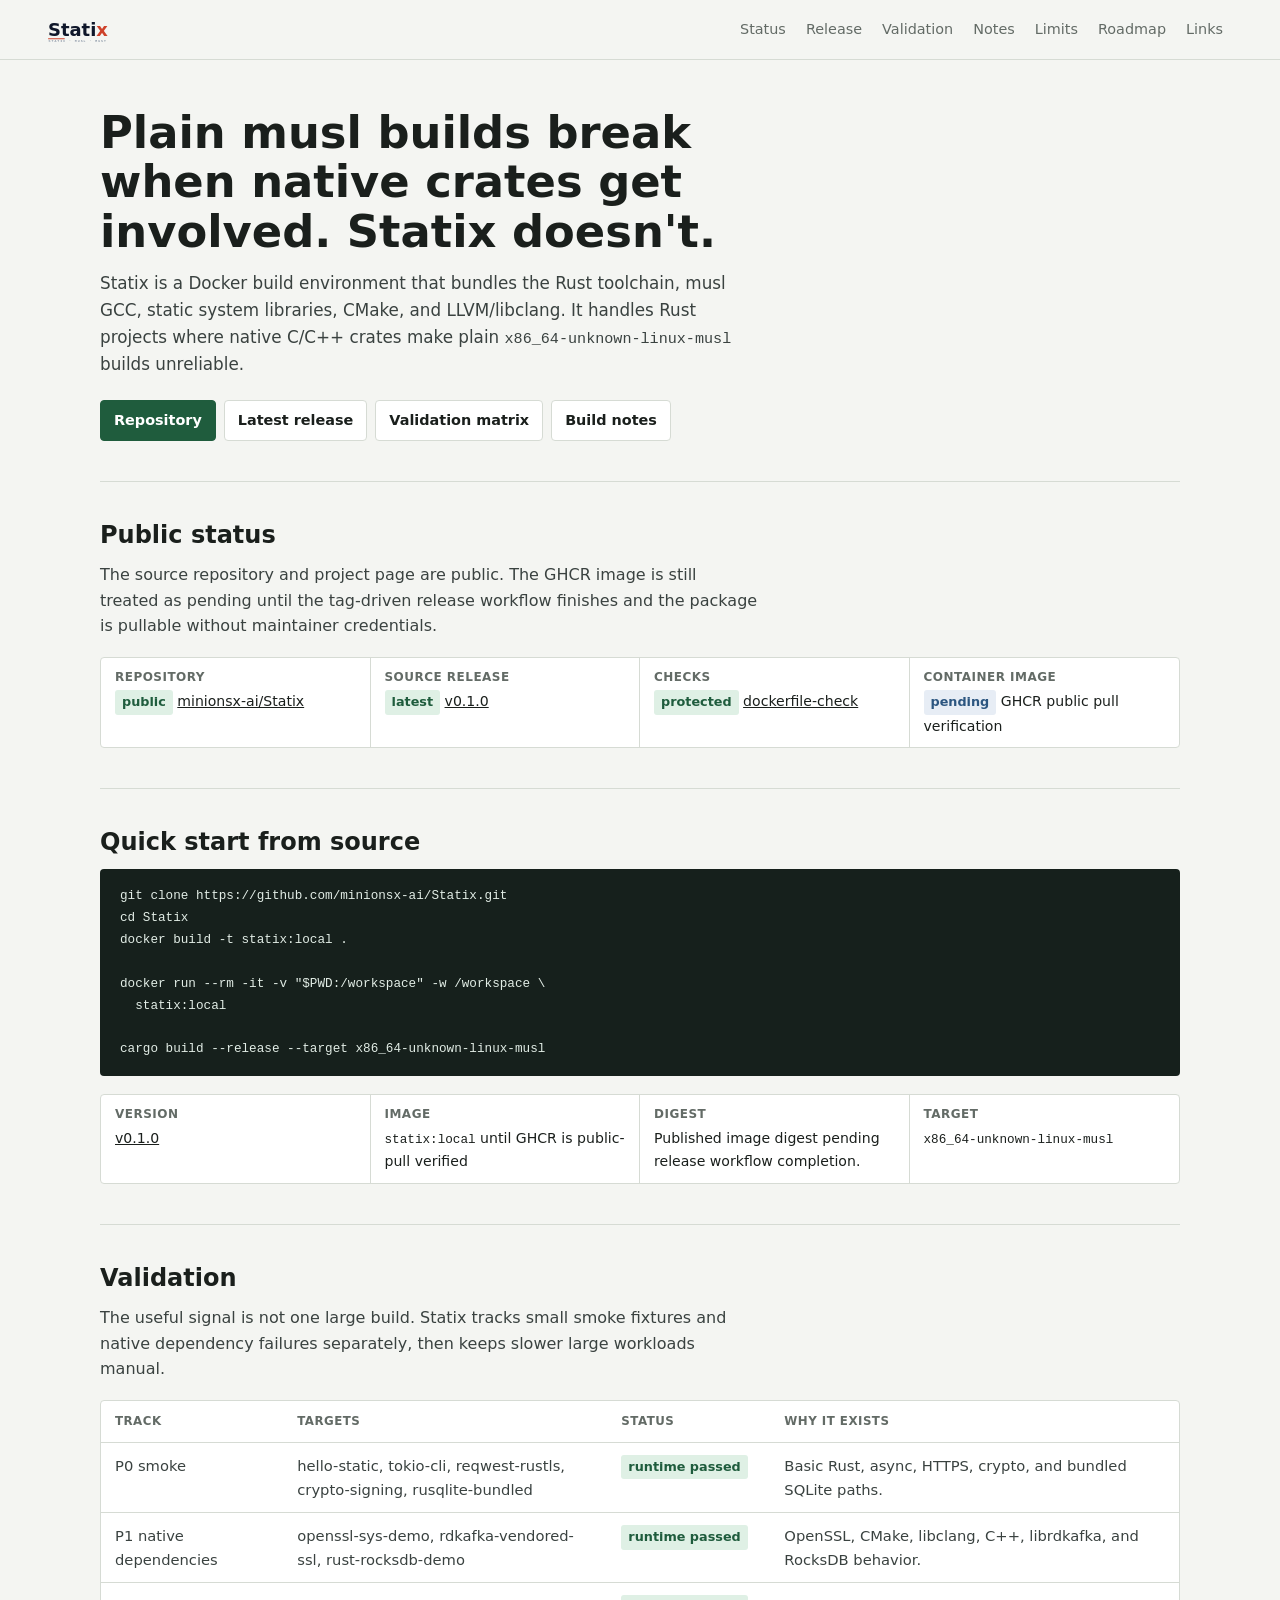
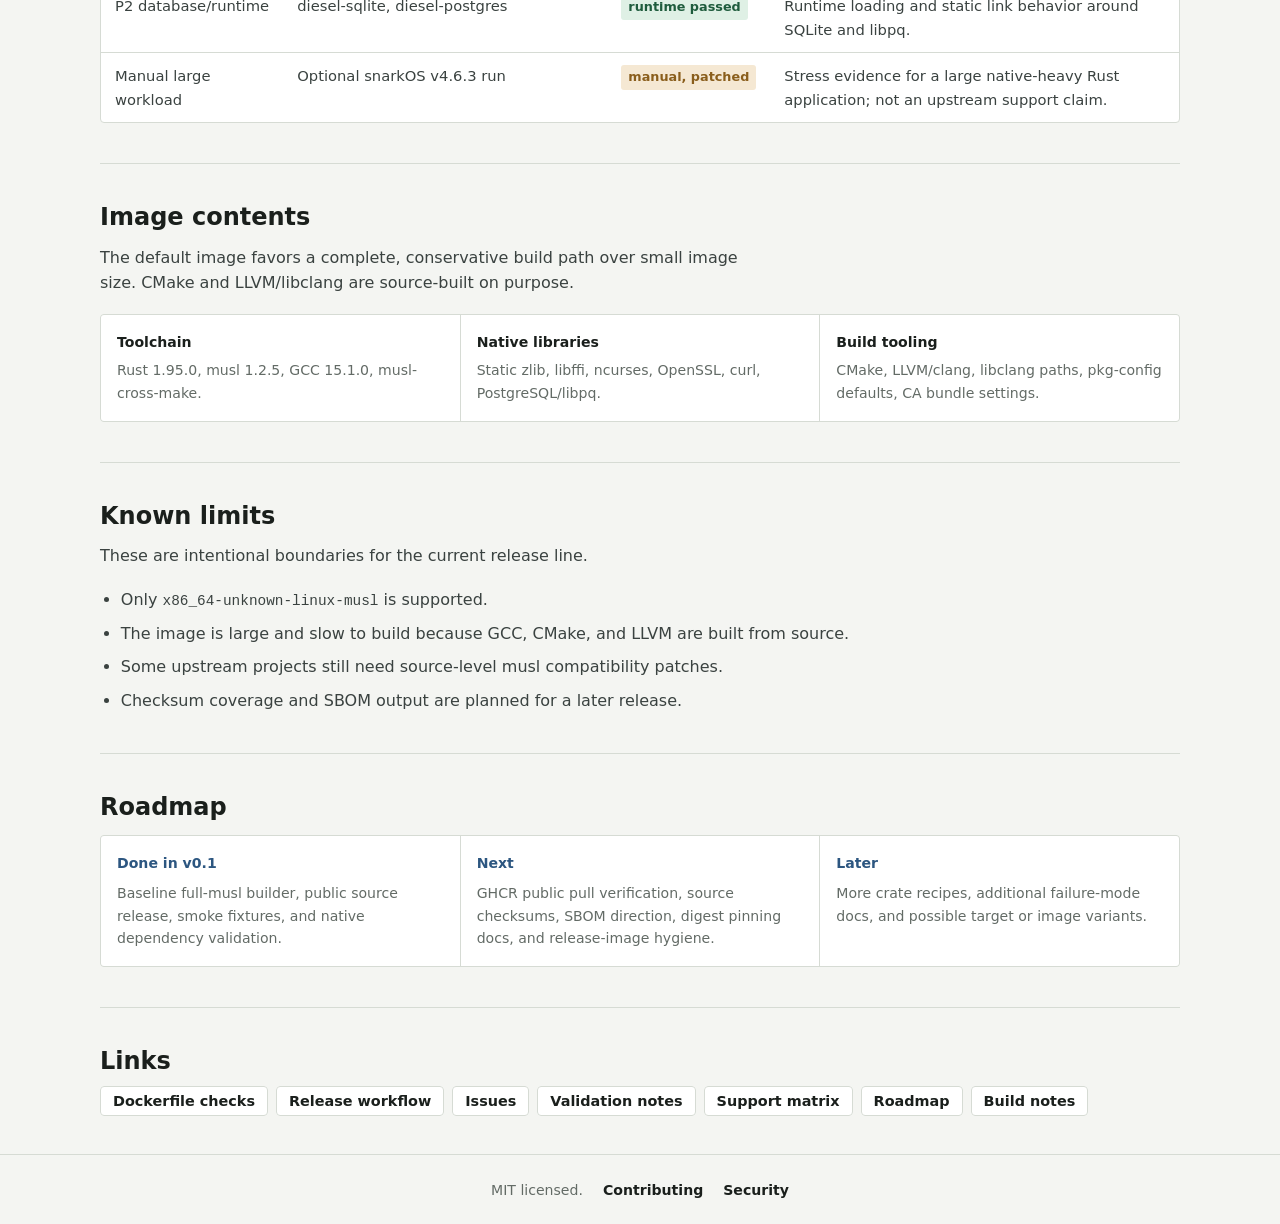
==== docs/index.html @ 60c6a376 "chore: initial Statix public baseline" ====
<!doctype html>
<html lang="en">
  <head>
    <meta charset="utf-8">
    <meta name="viewport" content="width=device-width, initial-scale=1">
    <title>Statix</title>
    <meta name="color-scheme" content="light dark">
    <meta name="description" content="Docker build environment for static musl Rust binaries with native C/C++ dependencies.">
    <link rel="icon" href="favicon.svg" type="image/svg+xml">
    <link rel="stylesheet" href="site.css">
  </head>
  <body>
    <header class="topbar">
      <a class="brand" href="https://github.com/minionsx-ai/Statix">
        <img src="logo.svg" alt="Statix" class="brand-mark">
      </a>
      <nav>
        <a href="#status">Status</a>
        <a href="#release">Release</a>
        <a href="#validation">Validation</a>
        <a href="why-statix.html">Notes</a>
        <a href="#limits">Limits</a>
        <a href="#roadmap">Roadmap</a>
        <a href="#links">Links</a>
      </nav>
    </header>

    <main>
      <section class="hero">
        <h1>Plain musl builds break when native crates get involved. Statix doesn't.</h1>
        <p>
          Statix is a Docker build environment that bundles the Rust toolchain,
          musl GCC, static system libraries, CMake, and LLVM/libclang. It handles
          Rust projects where native C/C++ crates make plain
          <code>x86_64-unknown-linux-musl</code> builds unreliable.
        </p>
        <div class="hero-actions">
          <a class="btn primary" href="https://github.com/minionsx-ai/Statix">Repository</a>
          <a class="btn" href="https://github.com/minionsx-ai/Statix/releases/latest">Latest release</a>
          <a class="btn" href="VALIDATION_TARGETS.md">Validation matrix</a>
          <a class="btn" href="why-statix.html">Build notes</a>
        </div>
      </section>

      <section id="status" class="section">
        <h2>Public status</h2>
        <!-- release-status:start -->
        <p>
          The source repository and project page are public. The GHCR image is still
          treated as pending until the tag-driven release workflow finishes and the
          package is pullable without maintainer credentials.
        </p>
        <dl class="status-grid">
          <div>
            <dt>Repository</dt>
            <dd><span class="badge pass">public</span> <a href="https://github.com/minionsx-ai/Statix">minionsx-ai/Statix</a></dd>
          </div>
          <div>
            <dt>Source release</dt>
            <dd><span class="badge pass">latest</span> <a href="https://github.com/minionsx-ai/Statix/releases/tag/v0.1.0">v0.1.0</a></dd>
          </div>
          <div>
            <dt>Checks</dt>
            <dd><span class="badge pass">protected</span> <a href="https://github.com/minionsx-ai/Statix/actions/workflows/docker-check.yml">dockerfile-check</a></dd>
          </div>
          <div>
            <dt>Container image</dt>
            <dd><span class="badge pending">pending</span> GHCR public pull verification</dd>
          </div>
        </dl>
        <!-- release-status:end -->
      </section>

      <section id="release" class="section">
        <!-- release-quickstart:start -->
        <h2>Quick start from source</h2>
        <pre><code>git clone https://github.com/minionsx-ai/Statix.git
cd Statix
docker build -t statix:local .

docker run --rm -it -v "$PWD:/workspace" -w /workspace \
  statix:local

cargo build --release --target x86_64-unknown-linux-musl</code></pre>
        <dl class="meta">
          <div>
            <dt>Version</dt>
            <dd><a href="https://github.com/minionsx-ai/Statix/releases/tag/v0.1.0">v0.1.0</a></dd>
          </div>
          <div>
            <dt>Image</dt>
            <dd><code>statix:local</code> until GHCR is public-pull verified</dd>
          </div>
          <div>
            <dt>Digest</dt>
            <dd>Published image digest pending release workflow completion.</dd>
          </div>
          <div>
            <dt>Target</dt>
            <dd><code>x86_64-unknown-linux-musl</code></dd>
          </div>
        </dl>
        <!-- release-quickstart:end -->
      </section>

      <section id="validation" class="section">
        <h2>Validation</h2>
        <p>
          The useful signal is not one large build. Statix tracks small
          smoke fixtures and native dependency failures separately, then keeps
          slower large workloads manual.
        </p>
        <div class="table-wrap">
          <table>
            <thead>
              <tr>
                <th>Track</th>
                <th>Targets</th>
                <th>Status</th>
                <th>Why it exists</th>
              </tr>
            </thead>
            <tbody>
              <tr>
                <td>P0 smoke</td>
                <td>hello-static, tokio-cli, reqwest-rustls, crypto-signing, rusqlite-bundled</td>
                <td><span class="badge pass">runtime passed</span></td>
                <td>Basic Rust, async, HTTPS, crypto, and bundled SQLite paths.</td>
              </tr>
              <tr>
                <td>P1 native dependencies</td>
                <td>openssl-sys-demo, rdkafka-vendored-ssl, rust-rocksdb-demo</td>
                <td><span class="badge pass">runtime passed</span></td>
                <td>OpenSSL, CMake, libclang, C++, librdkafka, and RocksDB behavior.</td>
              </tr>
              <tr>
                <td>P2 database/runtime</td>
                <td>diesel-sqlite, diesel-postgres</td>
                <td><span class="badge pass">runtime passed</span></td>
                <td>Runtime loading and static link behavior around SQLite and libpq.</td>
              </tr>
              <tr>
                <td>Manual large workload</td>
                <td>Optional snarkOS v4.6.3 run</td>
                <td><span class="badge manual">manual, patched</span></td>
                <td>Stress evidence for a large native-heavy Rust application; not an upstream support claim.</td>
              </tr>
            </tbody>
          </table>
        </div>
      </section>

      <section class="section">
        <h2>Image contents</h2>
        <p>The default image favors a complete, conservative build path over small image size. CMake and LLVM/libclang are source-built on purpose.</p>
        <dl class="contents">
          <div>
            <dt>Toolchain</dt>
            <dd>Rust 1.95.0, musl 1.2.5, GCC 15.1.0, musl-cross-make.</dd>
          </div>
          <div>
            <dt>Native libraries</dt>
            <dd>Static zlib, libffi, ncurses, OpenSSL, curl, PostgreSQL/libpq.</dd>
          </div>
          <div>
            <dt>Build tooling</dt>
            <dd>CMake, LLVM/clang, libclang paths, pkg-config defaults, CA bundle settings.</dd>
          </div>
        </dl>
      </section>

      <section id="limits" class="section">
        <h2>Known limits</h2>
        <p>These are intentional boundaries for the current release line.</p>
        <ul>
          <li>Only <code>x86_64-unknown-linux-musl</code> is supported.</li>
          <li>The image is large and slow to build because GCC, CMake, and LLVM are built from source.</li>
          <li>Some upstream projects still need source-level musl compatibility patches.</li>
          <li>Checksum coverage and SBOM output are planned for a later release.</li>
        </ul>
      </section>

      <section id="roadmap" class="section">
        <h2>Roadmap</h2>
        <dl class="roadmap">
          <div>
            <dt>Done in v0.1</dt>
            <dd>Baseline full-musl builder, public source release, smoke fixtures, and native dependency validation.</dd>
          </div>
          <div>
            <dt>Next</dt>
            <dd>GHCR public pull verification, source checksums, SBOM direction, digest pinning docs, and release-image hygiene.</dd>
          </div>
          <div>
            <dt>Later</dt>
            <dd>More crate recipes, additional failure-mode docs, and possible target or image variants.</dd>
          </div>
        </dl>
      </section>

      <section id="links" class="section">
        <h2>Links</h2>
        <ul class="link-list">
          <li><a href="https://github.com/minionsx-ai/Statix/actions/workflows/docker-check.yml">Dockerfile checks</a></li>
          <li><a href="https://github.com/minionsx-ai/Statix/actions/workflows/release.yml">Release workflow</a></li>
          <li><a href="https://github.com/minionsx-ai/Statix/issues">Issues</a></li>
          <li><a href="VALIDATION.md">Validation notes</a></li>
          <li><a href="SUPPORT_MATRIX.md">Support matrix</a></li>
          <li><a href="https://github.com/minionsx-ai/Statix/blob/main/ROADMAP.md">Roadmap</a></li>
          <li><a href="why-statix.html">Build notes</a></li>
        </ul>
      </section>
    </main>

    <footer>
      <span>MIT licensed.</span>
      <a href="https://github.com/minionsx-ai/Statix/blob/main/CONTRIBUTING.md">Contributing</a>
      <a href="https://github.com/minionsx-ai/Statix/blob/main/SECURITY.md">Security</a>
    </footer>
  </body>
</html>
---- docs/site.css ----
:root {
  color-scheme: light dark;
  --bg: #f4f5f2;
  --ink: #1a1f1c;
  --muted: #636b66;
  --soft: #eaede8;
  --panel: #fff;
  --border: #d6dbd4;
  --secondary: #3a4240;
  --green: #1f5c3d;
  --blue: #2c5680;
  --amber: #8a5e1c;
  --pre-bg: #16201c;
  --pre-fg: #e2ede6;
}

* { box-sizing: border-box; }

body {
  margin: 0;
  background: var(--bg);
  color: var(--ink);
  font-family: system-ui, -apple-system, "Segoe UI", sans-serif;
  font-size: 1rem;
  line-height: 1.6;
}

a { color: inherit; }

code {
  font-family: ui-monospace, "SFMono-Regular", Consolas, monospace;
  font-size: 0.9em;
}

/* Topbar */
.topbar {
  position: sticky;
  top: 0;
  z-index: 10;
  display: flex;
  align-items: center;
  justify-content: space-between;
  gap: 16px;
  padding: 12px clamp(16px, 4vw, 48px);
  background: var(--bg);
  border-bottom: 1px solid var(--border);
}

.brand { display: flex; align-items: center; text-decoration: none; }
.brand-mark { width: 110px; height: auto; }

nav {
  display: flex;
  flex-wrap: wrap;
  justify-content: flex-end;
  gap: 2px;
}

nav a {
  padding: 6px 9px;
  border-radius: 4px;
  color: var(--muted);
  font-size: 0.9rem;
  text-decoration: none;
}

nav a:hover { background: var(--soft); color: var(--ink); }

/* Layout */
main {
  width: min(1080px, calc(100% - 40px));
  margin: 0 auto;
}

/* Hero */
.hero {
  padding: 48px 0 40px;
}

.hero h1 {
  margin: 0 0 14px;
  max-width: 700px;
  font-size: clamp(1.8rem, 3.5vw, 2.8rem);
  line-height: 1.1;
}

.hero p {
  max-width: 660px;
  margin: 0 0 22px;
  color: var(--secondary);
  font-size: 1.05rem;
}

.article {
  max-width: 960px;
}

.article-hero h1 {
  max-width: 780px;
}

.article-hero p {
  max-width: 760px;
}

.eyebrow {
  margin: 0 0 10px;
  color: var(--green);
  font-size: 0.78rem;
  font-weight: 700;
  letter-spacing: 0.08em;
  text-transform: uppercase;
}

.hero-actions {
  display: flex;
  flex-wrap: wrap;
  gap: 8px;
}

.btn {
  display: inline-flex;
  align-items: center;
  padding: 8px 13px;
  border: 1px solid var(--border);
  border-radius: 4px;
  background: var(--panel);
  color: var(--ink);
  font-size: 0.9rem;
  font-weight: 600;
  text-decoration: none;
}

.btn:hover { background: var(--soft); }

.btn.primary {
  border-color: var(--green);
  background: var(--green);
  color: #fff;
}

.btn.primary:hover { background: #194e34; border-color: #194e34; }

/* Sections */
.section {
  padding: 40px 0;
  border-top: 1px solid var(--border);
}

.section h2 {
  margin: 0 0 14px;
  font-size: 1.5rem;
  line-height: 1.1;
}

.section > p {
  max-width: 660px;
  margin: 0 0 18px;
  color: var(--secondary);
}

/* Code block */
pre {
  margin: 0 0 18px;
  padding: 16px 20px;
  border-radius: 4px;
  background: var(--pre-bg);
  color: var(--pre-fg);
  font-size: 0.88rem;
  line-height: 1.55;
  overflow-x: auto;
}

/* Release meta */
.meta,
.status-grid {
  display: flex;
  flex-wrap: wrap;
  margin: 0;
  border: 1px solid var(--border);
  border-radius: 4px;
  background: var(--panel);
  overflow: hidden;
}

.meta div,
.status-grid div {
  flex: 1 1 220px;
  min-width: 0;
  padding: 10px 14px;
  border-right: 1px solid var(--border);
}

.meta div:last-child,
.status-grid div:last-child { border-right: none; }

.meta dt,
.status-grid dt {
  margin-bottom: 3px;
  color: var(--muted);
  font-size: 0.75rem;
  font-weight: 700;
  text-transform: uppercase;
  letter-spacing: 0.04em;
}

.meta dd,
.status-grid dd {
  margin: 0;
  font-size: 0.88rem;
  overflow-wrap: anywhere;
}

/* Validation table */
.table-wrap {
  border: 1px solid var(--border);
  border-radius: 4px;
  overflow-x: auto;
  background: var(--panel);
}

table {
  width: 100%;
  border-collapse: collapse;
  min-width: 680px;
}

th, td {
  padding: 11px 14px;
  border-bottom: 1px solid var(--border);
  text-align: left;
  vertical-align: top;
  font-size: 0.92rem;
}

th {
  color: var(--muted);
  font-size: 0.74rem;
  font-weight: 700;
  text-transform: uppercase;
  letter-spacing: 0.04em;
}

td { color: var(--secondary); }

tr:last-child td { border-bottom: none; }

.badge {
  display: inline-block;
  padding: 2px 7px;
  border-radius: 3px;
  font-size: 0.8rem;
  font-weight: 600;
  white-space: nowrap;
}

.badge.pass  { background: #dff0e5; color: var(--green); }
.badge.manual { background: #f5e8d3; color: var(--amber); }
.badge.pending { background: #e7edf5; color: var(--blue); }

/* Image contents */
.contents {
  display: grid;
  grid-template-columns: repeat(3, minmax(0, 1fr));
  gap: 1px;
  margin: 0;
  border: 1px solid var(--border);
  border-radius: 4px;
  background: var(--border);
  overflow: hidden;
}

.contents div {
  padding: 16px;
  background: var(--panel);
}

.contents dt {
  margin: 0 0 6px;
  font-size: 0.88rem;
  font-weight: 700;
}

.contents dd {
  margin: 0;
  color: var(--muted);
  font-size: 0.88rem;
}

/* Article helpers */
.takeaways,
.decision-grid {
  display: grid;
  gap: 1px;
  margin: 0;
  border: 1px solid var(--border);
  border-radius: 4px;
  background: var(--border);
  overflow: hidden;
}

.takeaways {
  grid-template-columns: repeat(3, minmax(0, 1fr));
}

.decision-grid {
  grid-template-columns: repeat(2, minmax(0, 1fr));
}

.takeaways div,
.decision-grid div {
  padding: 16px;
  background: var(--panel);
}

.takeaways dt,
.decision-grid dt {
  margin: 0 0 8px;
  color: var(--blue);
  font-size: 0.92rem;
  font-weight: 700;
}

.takeaways dd,
.decision-grid dd {
  margin: 0;
  color: var(--secondary);
  font-size: 0.92rem;
}

.article-list {
  margin: 0 0 18px;
  padding-left: 1.3em;
  display: grid;
  gap: 8px;
}

.article-list li {
  color: var(--secondary);
}

/* Limits */
#limits ul {
  margin: 0;
  padding-left: 1.3em;
  display: grid;
  gap: 8px;
}

#limits li { color: var(--secondary); }

/* Roadmap */
.roadmap {
  display: grid;
  grid-template-columns: repeat(3, minmax(0, 1fr));
  gap: 1px;
  margin: 0;
  border: 1px solid var(--border);
  border-radius: 4px;
  background: var(--border);
  overflow: hidden;
}

.roadmap div {
  padding: 16px;
  background: var(--panel);
}

.roadmap dt {
  margin: 0 0 8px;
  color: var(--blue);
  font-size: 0.88rem;
  font-weight: 700;
}

.roadmap dd {
  margin: 0;
  color: var(--muted);
  font-size: 0.88rem;
}

/* Links */
.link-list {
  display: flex;
  flex-wrap: wrap;
  gap: 8px;
  margin: 0;
  padding: 0;
  list-style: none;
}

.link-list a {
  padding: 6px 12px;
  border: 1px solid var(--border);
  border-radius: 4px;
  background: var(--panel);
  color: var(--ink);
  font-size: 0.9rem;
  font-weight: 600;
  text-decoration: none;
}

.link-list a:hover { background: var(--soft); }

/* Footer */
footer {
  display: flex;
  flex-wrap: wrap;
  gap: 10px 20px;
  justify-content: center;
  padding: 24px 20px;
  border-top: 1px solid var(--border);
  color: var(--muted);
  font-size: 0.88rem;
}

footer a {
  color: var(--ink);
  font-weight: 600;
  text-decoration: none;
}

/* Dark mode */
@media (prefers-color-scheme: dark) {
  :root {
    --bg: #101512;
    --ink: #e4ece7;
    --muted: #8a9690;
    --soft: #1c2420;
    --panel: #161c19;
    --border: #2c3530;
    --secondary: #b0bfb8;
    --green: #4db87a;
    --blue: #6aa0cc;
    --amber: #c8883c;
    --pre-bg: #0c1210;
  }

  .badge.pass  { background: #1a3d28; }
  .badge.manual { background: #3d2a10; }
  .badge.pending { background: #152b3f; }
}

@media (max-width: 720px) {
  .topbar { flex-direction: column; align-items: flex-start; }
  nav { justify-content: flex-start; }
  main { width: calc(100% - 28px); }
  .hero h1 { font-size: 2rem; }
  .meta div,
  .status-grid div { border-right: none; border-bottom: 1px solid var(--border); }
  .meta div:last-child,
  .status-grid div:last-child { border-bottom: none; }
  .contents,
  .roadmap,
  .takeaways,
  .decision-grid { grid-template-columns: 1fr; }
}
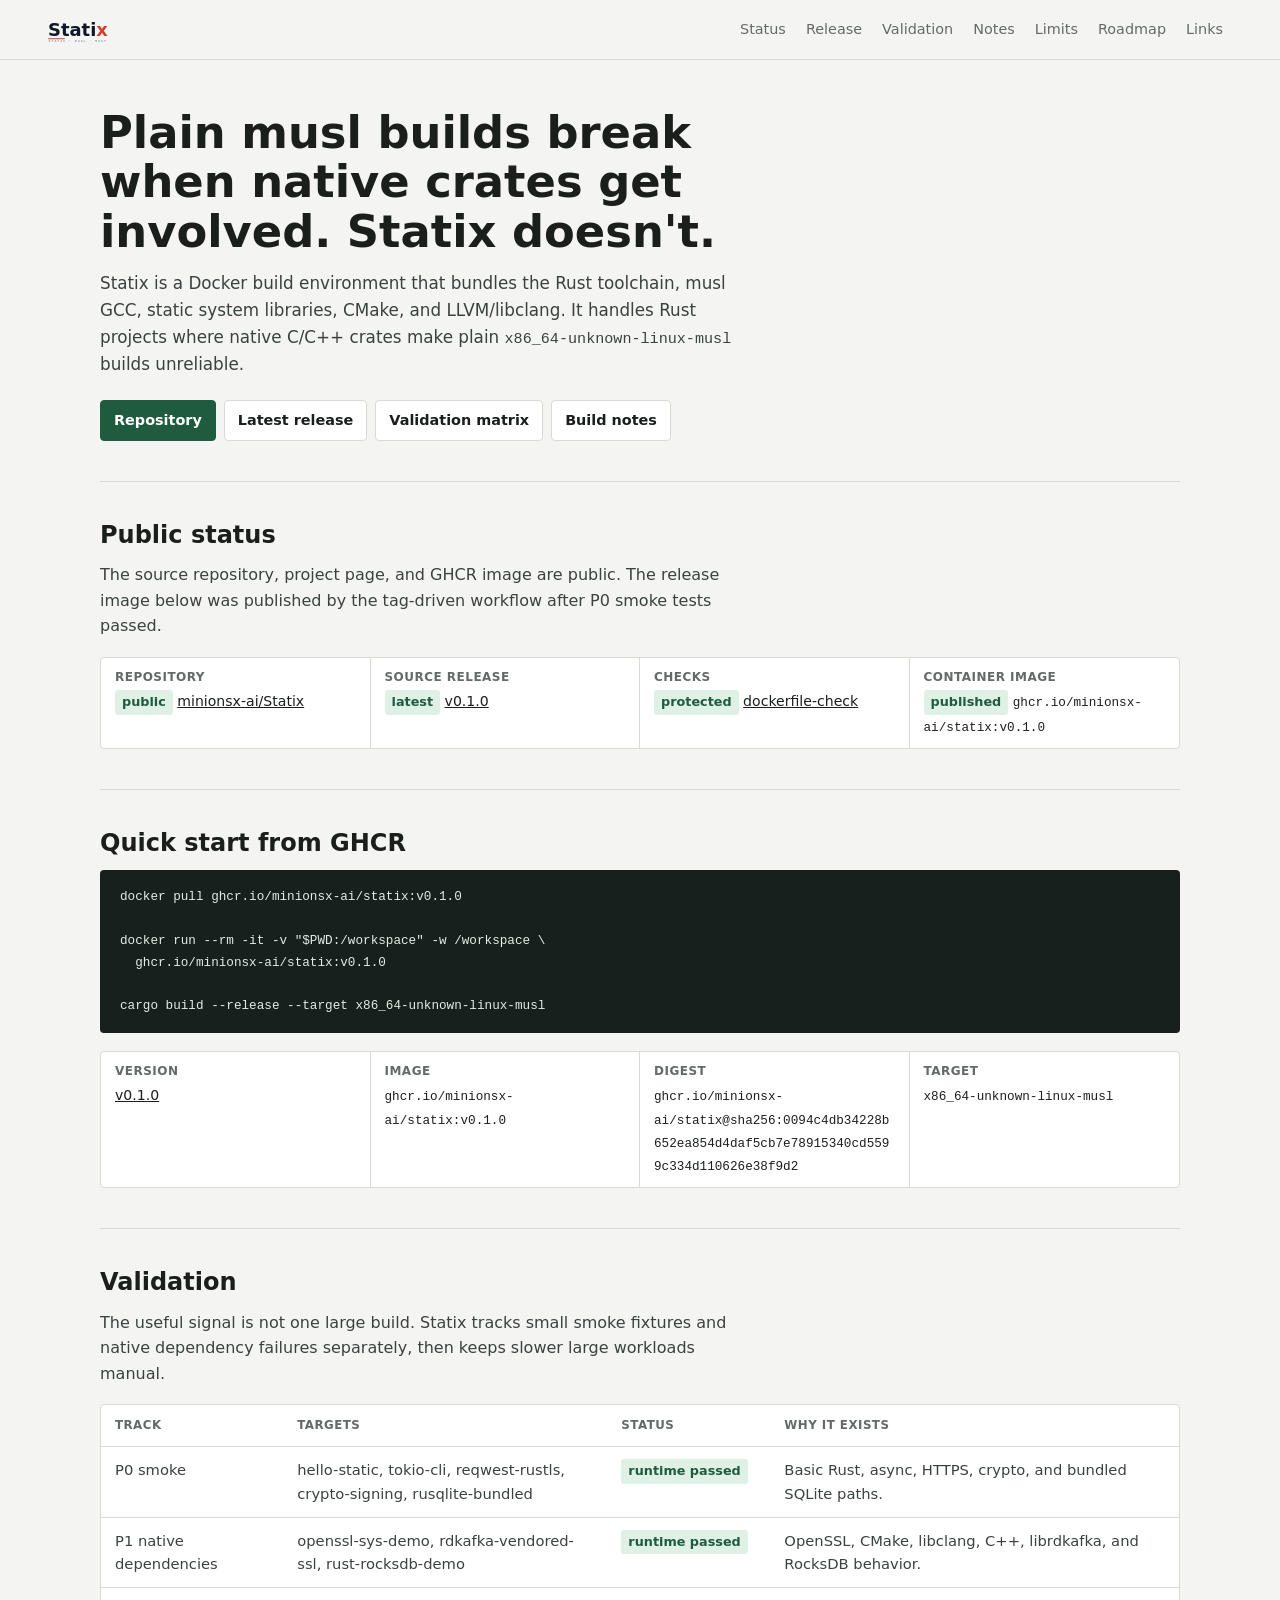
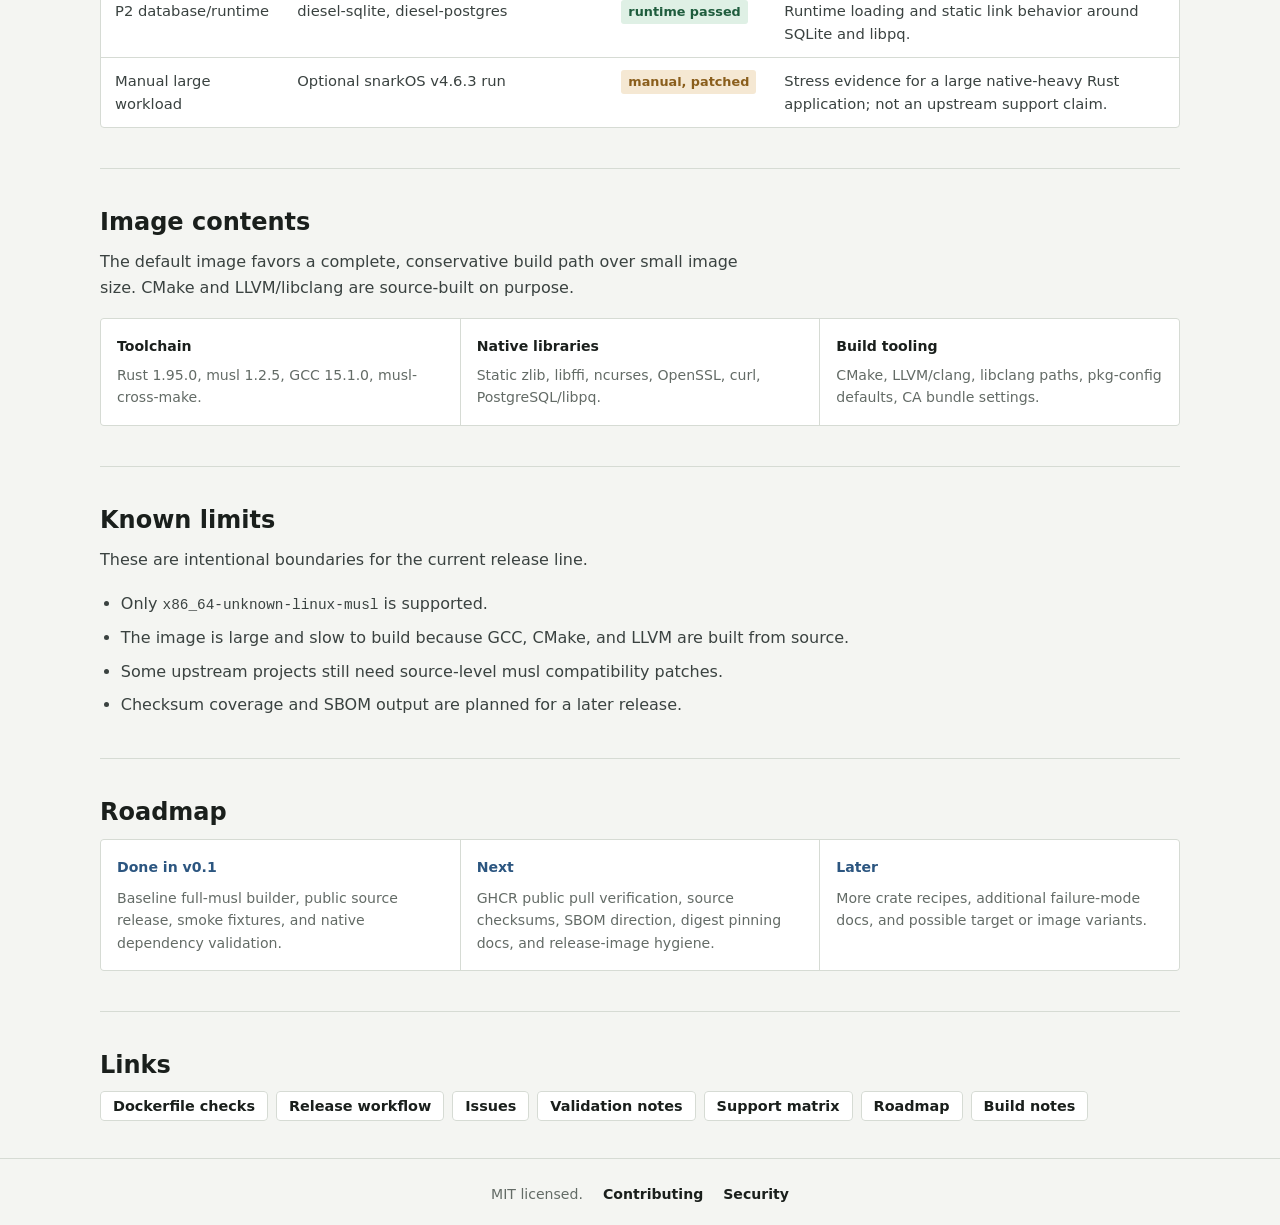
==== commit aabedc05: "docs: update release metadata for v0.1.0" ====
--- a/docs/index.html
+++ b/docs/index.html
@@ -46,9 +46,9 @@
         <h2>Public status</h2>
         <!-- release-status:start -->
         <p>
-          The source repository and project page are public. The GHCR image is still
-          treated as pending until the tag-driven release workflow finishes and the
-          package is pullable without maintainer credentials.
+          The source repository, project page, and GHCR image are public. The release
+          image below was published by the tag-driven workflow after P0 smoke tests
+          passed.
         </p>
         <dl class="status-grid">
           <div>
@@ -65,7 +65,7 @@
           </div>
           <div>
             <dt>Container image</dt>
-            <dd><span class="badge pending">pending</span> GHCR public pull verification</dd>
+            <dd><span class="badge pass">published</span> <code>ghcr.io/minionsx-ai/statix:v0.1.0</code></dd>
           </div>
         </dl>
         <!-- release-status:end -->
@@ -73,13 +73,11 @@
 
       <section id="release" class="section">
         <!-- release-quickstart:start -->
-        <h2>Quick start from source</h2>
-        <pre><code>git clone https://github.com/minionsx-ai/Statix.git
-cd Statix
-docker build -t statix:local .
+        <h2>Quick start from GHCR</h2>
+        <pre><code>docker pull ghcr.io/minionsx-ai/statix:v0.1.0
 
 docker run --rm -it -v "$PWD:/workspace" -w /workspace \
-  statix:local
+  ghcr.io/minionsx-ai/statix:v0.1.0
 
 cargo build --release --target x86_64-unknown-linux-musl</code></pre>
         <dl class="meta">
@@ -89,11 +87,11 @@
           </div>
           <div>
             <dt>Image</dt>
-            <dd><code>statix:local</code> until GHCR is public-pull verified</dd>
+            <dd><code>ghcr.io/minionsx-ai/statix:v0.1.0</code></dd>
           </div>
           <div>
             <dt>Digest</dt>
-            <dd>Published image digest pending release workflow completion.</dd>
+            <dd><code>ghcr.io/minionsx-ai/statix@sha256:0094c4db34228b652ea854d4daf5cb7e78915340cd5599c334d110626e38f9d2</code></dd>
           </div>
           <div>
             <dt>Target</dt>
